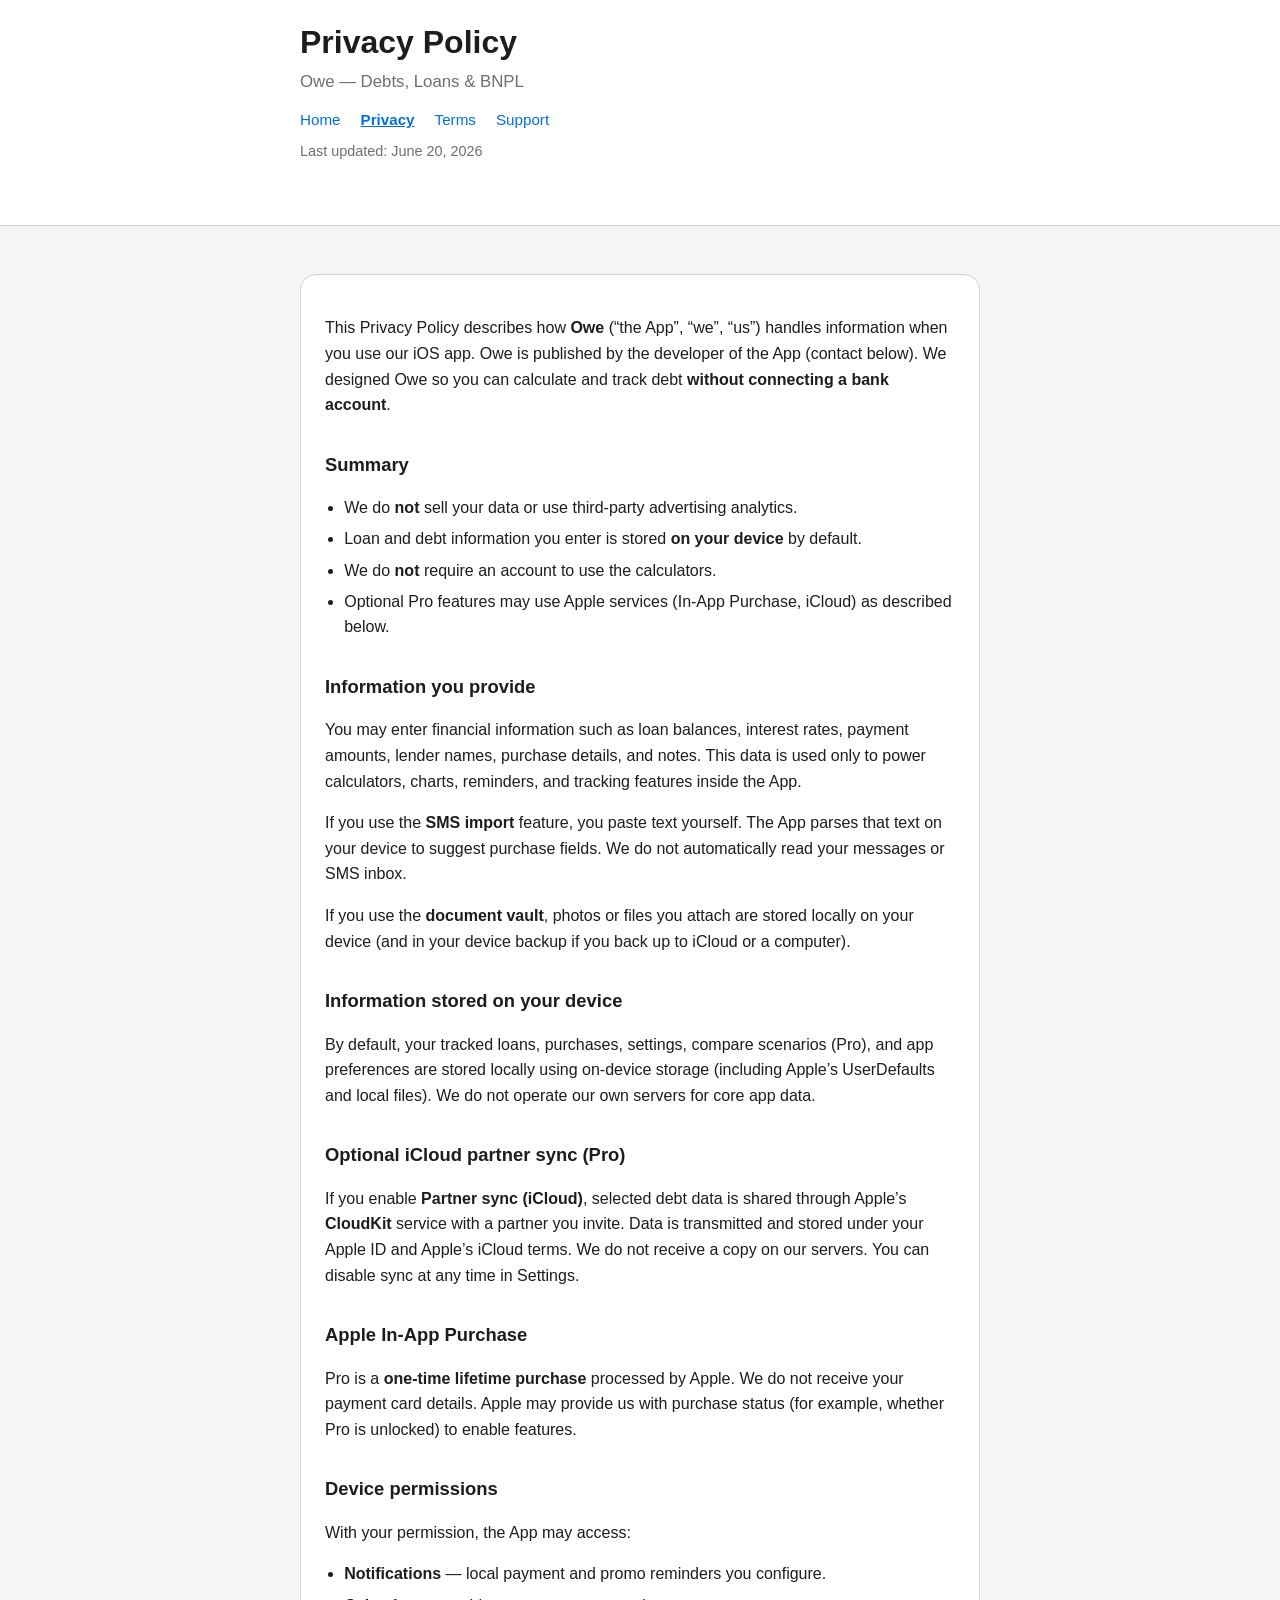
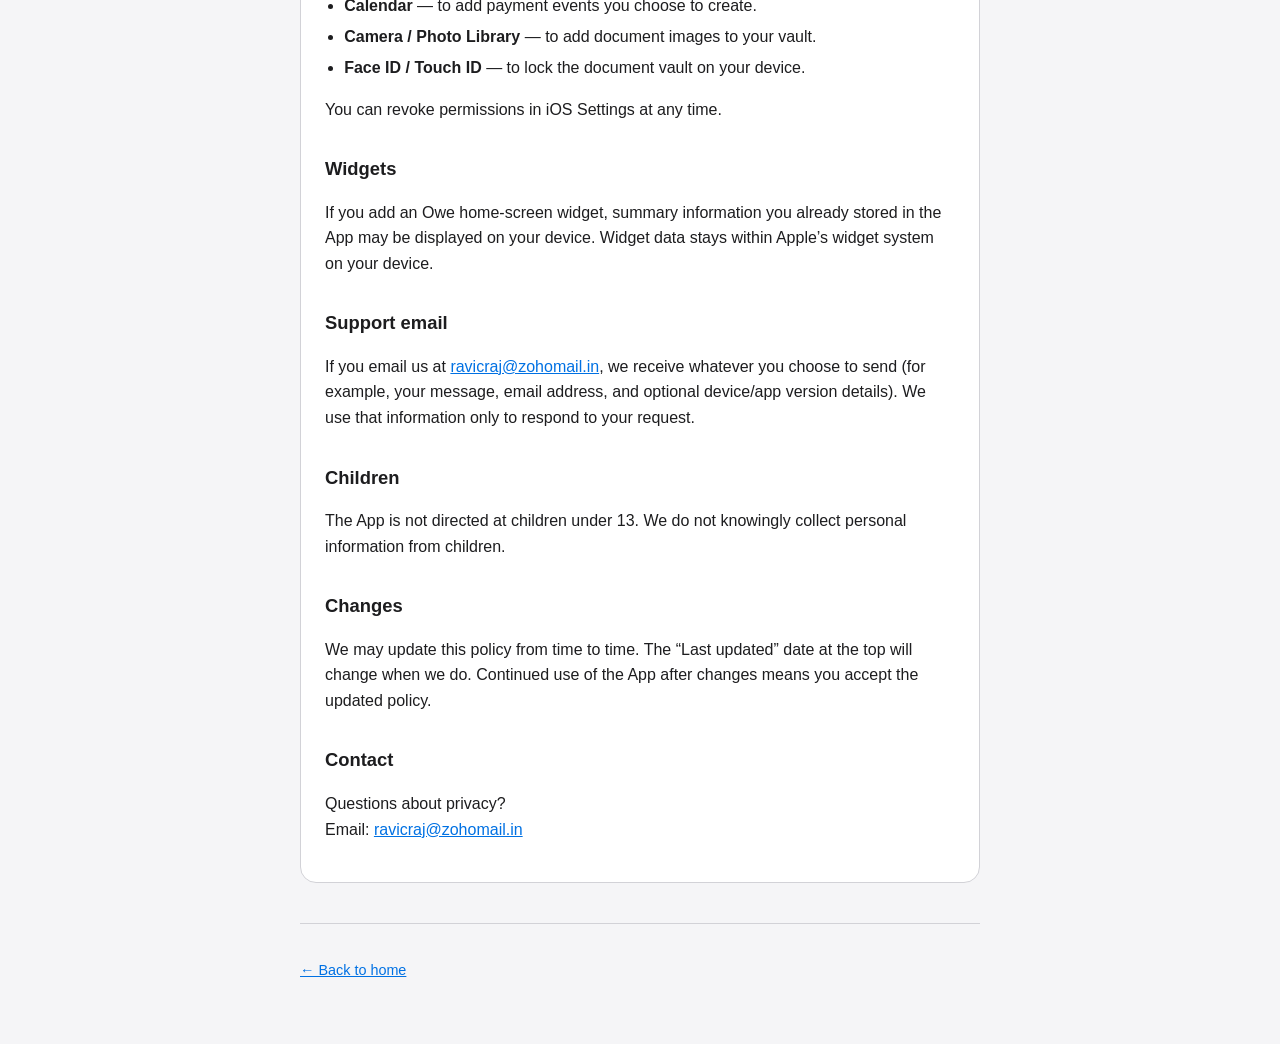
==== privacy.html @ 7f6ce3c7 "Initial commit" ====
<!DOCTYPE html>
<html lang="en">
  <head>
    <meta charset="utf-8" />
    <meta name="viewport" content="width=device-width, initial-scale=1" />
    <meta name="description" content="Privacy Policy for Owe — Debts, Loans &amp; BNPL." />
    <title>Privacy Policy — Owe</title>
    <link rel="stylesheet" href="styles.css" />
  </head>
  <body>
    <header>
      <div class="wrap">
        <h1>Privacy Policy</h1>
        <p class="lead">Owe — Debts, Loans &amp; BNPL</p>
        <nav>
          <a href="index.html">Home</a>
          <a href="privacy.html" aria-current="page">Privacy</a>
          <a href="terms.html">Terms</a>
          <a href="mailto:ravicraj@zohomail.in">Support</a>
        </nav>
        <p class="meta">Last updated: June 20, 2026</p>
      </div>
    </header>

    <main class="wrap legal">
      <div class="card">
        <p>
          This Privacy Policy describes how <strong>Owe</strong> (“the App”, “we”, “us”) handles information when you
          use our iOS app. Owe is published by the developer of the App (contact below). We designed Owe so you can
          calculate and track debt <strong>without connecting a bank account</strong>.
        </p>

        <h2>Summary</h2>
        <ul>
          <li>We do <strong>not</strong> sell your data or use third-party advertising analytics.</li>
          <li>Loan and debt information you enter is stored <strong>on your device</strong> by default.</li>
          <li>We do <strong>not</strong> require an account to use the calculators.</li>
          <li>Optional Pro features may use Apple services (In-App Purchase, iCloud) as described below.</li>
        </ul>

        <h2>Information you provide</h2>
        <p>You may enter financial information such as loan balances, interest rates, payment amounts, lender names,
          purchase details, and notes. This data is used only to power calculators, charts, reminders, and tracking
          features inside the App.</p>
        <p>
          If you use the <strong>SMS import</strong> feature, you paste text yourself. The App parses that text on your
          device to suggest purchase fields. We do not automatically read your messages or SMS inbox.
        </p>
        <p>
          If you use the <strong>document vault</strong>, photos or files you attach are stored locally on your device
          (and in your device backup if you back up to iCloud or a computer).
        </p>

        <h2>Information stored on your device</h2>
        <p>By default, your tracked loans, purchases, settings, compare scenarios (Pro), and app preferences are stored
          locally using on-device storage (including Apple’s UserDefaults and local files). We do not operate our own
          servers for core app data.</p>

        <h2>Optional iCloud partner sync (Pro)</h2>
        <p>
          If you enable <strong>Partner sync (iCloud)</strong>, selected debt data is shared through Apple’s
          <strong>CloudKit</strong> service with a partner you invite. Data is transmitted and stored under your Apple
          ID and Apple’s iCloud terms. We do not receive a copy on our servers. You can disable sync at any time in
          Settings.
        </p>

        <h2>Apple In-App Purchase</h2>
        <p>
          Pro is a <strong>one-time lifetime purchase</strong> processed by Apple. We do not receive your payment card
          details. Apple may provide us with purchase status (for example, whether Pro is unlocked) to enable features.
        </p>

        <h2>Device permissions</h2>
        <p>With your permission, the App may access:</p>
        <ul>
          <li><strong>Notifications</strong> — local payment and promo reminders you configure.</li>
          <li><strong>Calendar</strong> — to add payment events you choose to create.</li>
          <li><strong>Camera / Photo Library</strong> — to add document images to your vault.</li>
          <li><strong>Face ID / Touch ID</strong> — to lock the document vault on your device.</li>
        </ul>
        <p>You can revoke permissions in iOS Settings at any time.</p>

        <h2>Widgets</h2>
        <p>
          If you add an Owe home-screen widget, summary information you already stored in the App may be displayed on
          your device. Widget data stays within Apple’s widget system on your device.
        </p>

        <h2>Support email</h2>
        <p>
          If you email us at
          <a href="mailto:ravicraj@zohomail.in">ravicraj@zohomail.in</a>, we receive whatever you choose to send
          (for example, your message, email address, and optional device/app version details). We use that information
          only to respond to your request.
        </p>

        <h2>Children</h2>
        <p>The App is not directed at children under 13. We do not knowingly collect personal information from children.</p>

        <h2>Changes</h2>
        <p>We may update this policy from time to time. The “Last updated” date at the top will change when we do.
          Continued use of the App after changes means you accept the updated policy.</p>

        <h2>Contact</h2>
        <p>
          Questions about privacy?<br />
          Email: <a href="mailto:ravicraj@zohomail.in">ravicraj@zohomail.in</a>
        </p>
      </div>

      <footer>
        <p><a href="index.html">← Back to home</a></p>
      </footer>
    </main>
  </body>
</html>
---- styles.css ----
:root {
  color-scheme: light dark;
  --bg: #f5f5f7;
  --card: #ffffff;
  --text: #1d1d1f;
  --muted: #6e6e73;
  --accent: #0071e3;
  --border: #d2d2d7;
  --max: 720px;
}

@media (prefers-color-scheme: dark) {
  :root {
    --bg: #000000;
    --card: #1c1c1e;
    --text: #f5f5f7;
    --muted: #98989d;
    --accent: #0a84ff;
    --border: #38383a;
  }
}

* {
  box-sizing: border-box;
}

body {
  margin: 0;
  font-family: -apple-system, BlinkMacSystemFont, "Segoe UI", Roboto, Helvetica, Arial, sans-serif;
  line-height: 1.6;
  color: var(--text);
  background: var(--bg);
}

a {
  color: var(--accent);
}

header {
  border-bottom: 1px solid var(--border);
  background: var(--card);
}

.wrap {
  max-width: var(--max);
  margin: 0 auto;
  padding: 24px 20px 48px;
}

nav {
  display: flex;
  flex-wrap: wrap;
  gap: 12px 20px;
  margin-top: 12px;
  font-size: 0.95rem;
}

nav a {
  text-decoration: none;
}

nav a[aria-current="page"] {
  font-weight: 600;
  text-decoration: underline;
}

h1 {
  font-size: 2rem;
  line-height: 1.15;
  margin: 0 0 8px;
}

.lead {
  color: var(--muted);
  font-size: 1.05rem;
  margin: 0;
}

.card {
  background: var(--card);
  border: 1px solid var(--border);
  border-radius: 16px;
  padding: 24px;
  margin-top: 24px;
}

.card h2 {
  margin-top: 0;
  font-size: 1.25rem;
}

.card ul {
  padding-left: 1.2rem;
}

.card li + li {
  margin-top: 0.35rem;
}

.meta {
  color: var(--muted);
  font-size: 0.9rem;
  margin-top: 8px;
}

footer {
  margin-top: 40px;
  padding-top: 20px;
  border-top: 1px solid var(--border);
  color: var(--muted);
  font-size: 0.9rem;
}

.button {
  display: inline-block;
  margin-top: 12px;
  padding: 10px 16px;
  border-radius: 10px;
  background: var(--accent);
  color: #fff !important;
  text-decoration: none;
  font-weight: 600;
}

.legal h2 {
  font-size: 1.15rem;
  margin-top: 2rem;
  margin-bottom: 0.5rem;
}

.legal h2:first-child {
  margin-top: 0;
}

.legal p,
.legal li {
  color: var(--text);
}

.legal li {
  margin-bottom: 0.35rem;
}
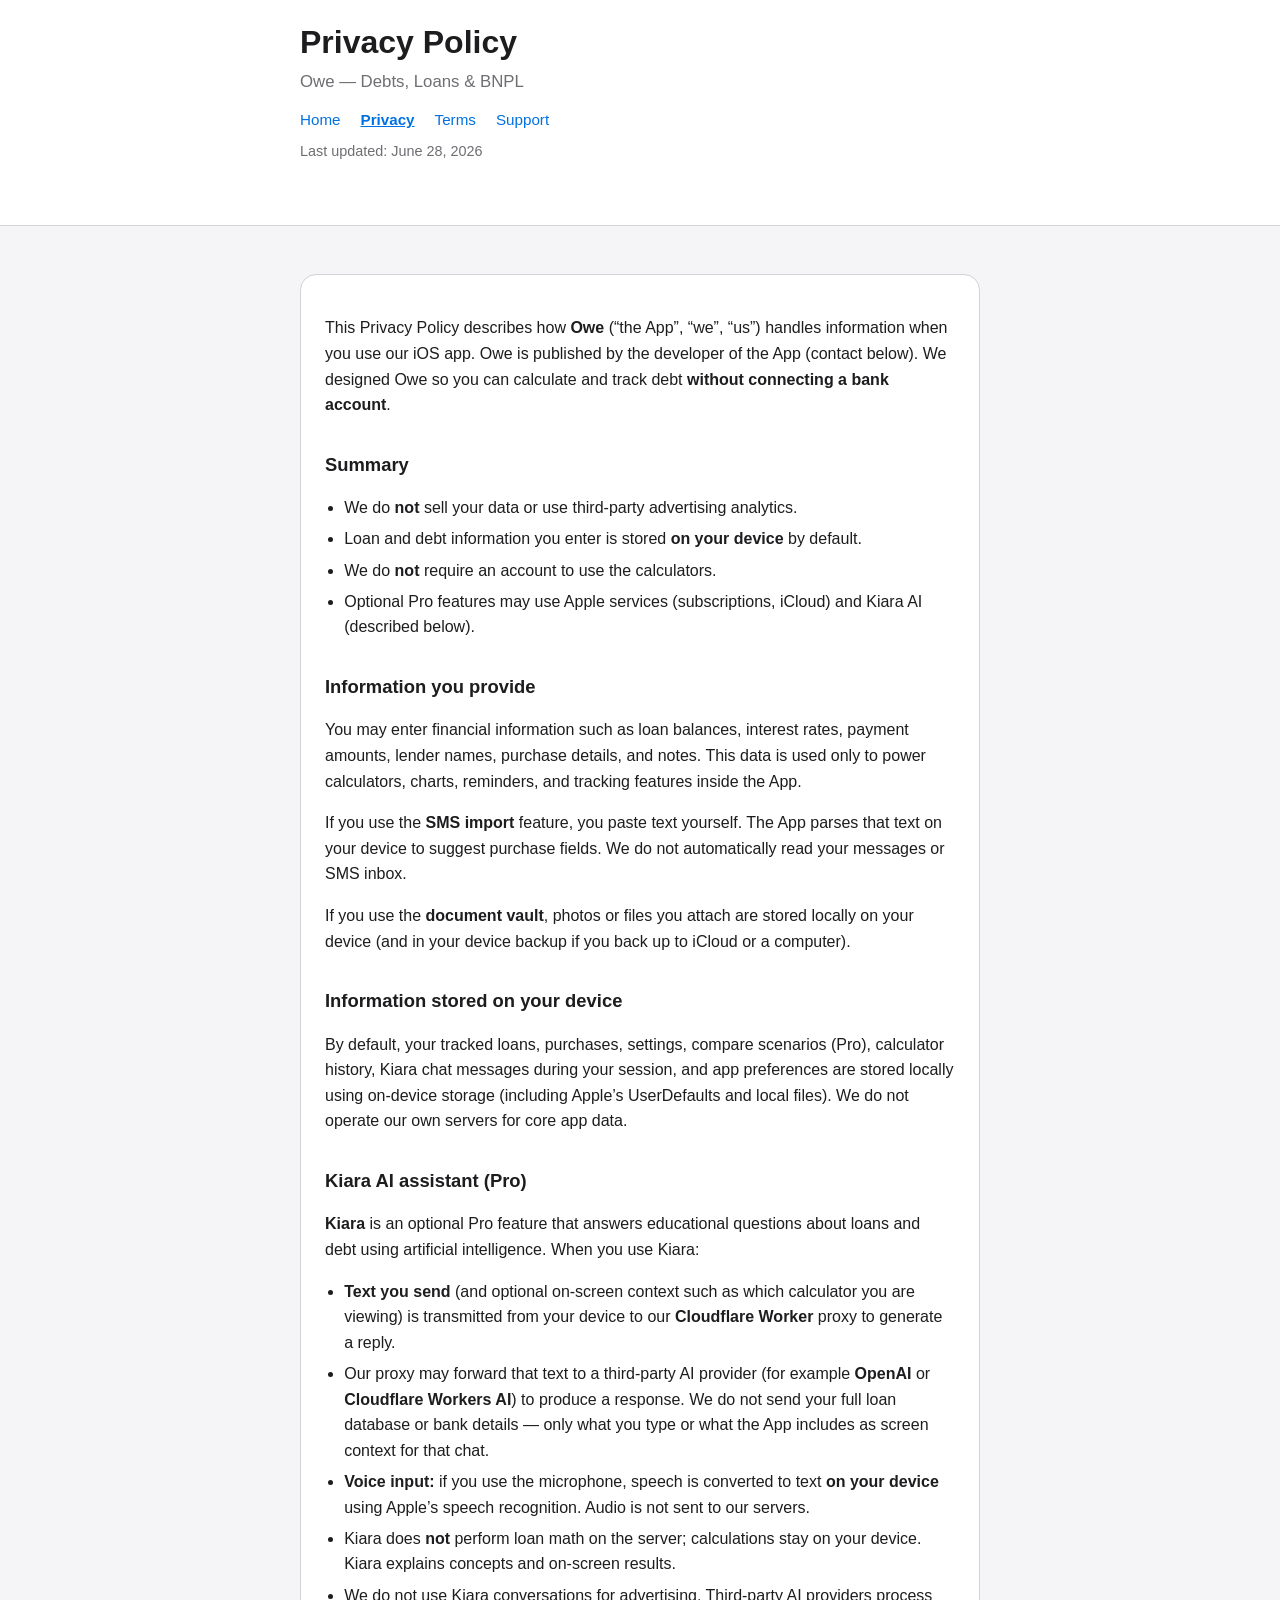
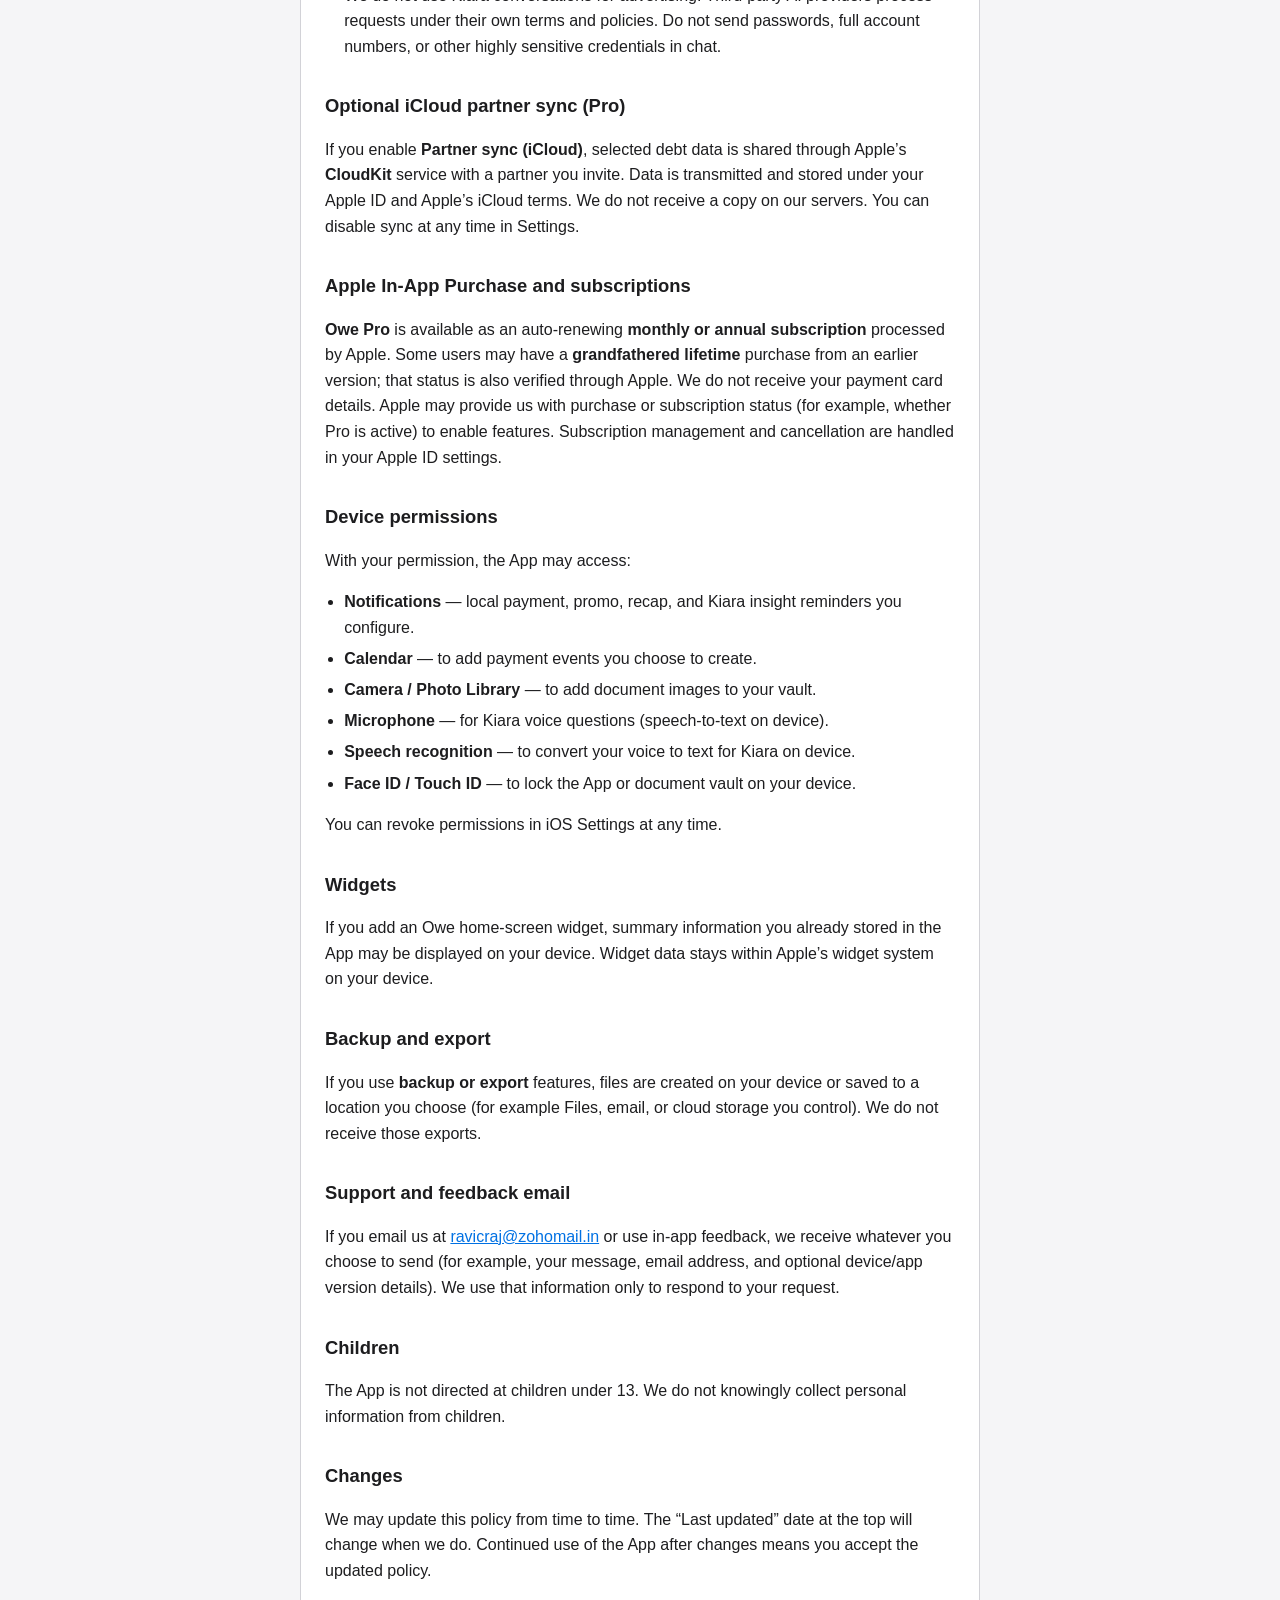
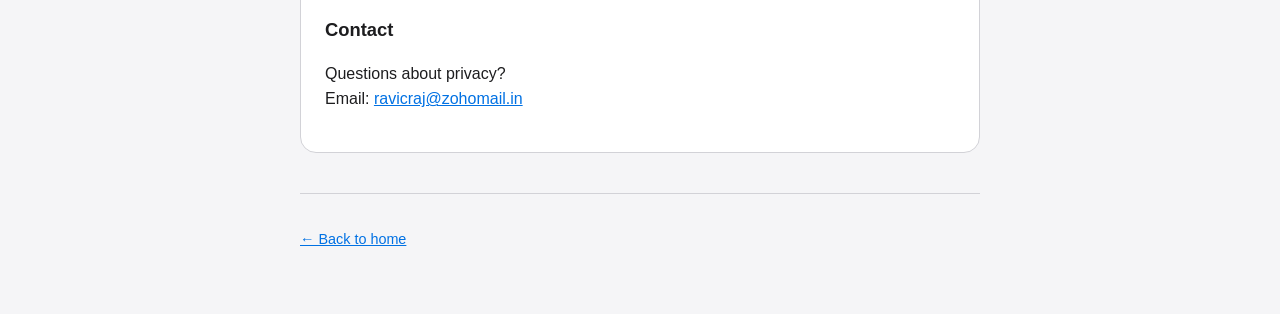
==== commit a10f37a3: "terms updated" ====
--- a/privacy.html
+++ b/privacy.html
@@ -5,6 +5,8 @@
     <meta name="viewport" content="width=device-width, initial-scale=1" />
     <meta name="description" content="Privacy Policy for Owe — Debts, Loans &amp; BNPL." />
     <title>Privacy Policy — Owe</title>
+    <link rel="icon" type="image/png" href="favicon.png" />
+    <link rel="apple-touch-icon" href="apple-touch-icon.png" />
     <link rel="stylesheet" href="styles.css" />
   </head>
   <body>
@@ -18,7 +20,7 @@
           <a href="terms.html">Terms</a>
           <a href="mailto:ravicraj@zohomail.in">Support</a>
         </nav>
-        <p class="meta">Last updated: June 20, 2026</p>
+        <p class="meta">Last updated: June 28, 2026</p>
       </div>
     </header>
 
@@ -35,7 +37,7 @@
           <li>We do <strong>not</strong> sell your data or use third-party advertising analytics.</li>
           <li>Loan and debt information you enter is stored <strong>on your device</strong> by default.</li>
           <li>We do <strong>not</strong> require an account to use the calculators.</li>
-          <li>Optional Pro features may use Apple services (In-App Purchase, iCloud) as described below.</li>
+          <li>Optional Pro features may use Apple services (subscriptions, iCloud) and Kiara AI (described below).</li>
         </ul>
 
         <h2>Information you provide</h2>
@@ -52,9 +54,39 @@
         </p>
 
         <h2>Information stored on your device</h2>
-        <p>By default, your tracked loans, purchases, settings, compare scenarios (Pro), and app preferences are stored
-          locally using on-device storage (including Apple’s UserDefaults and local files). We do not operate our own
-          servers for core app data.</p>
+        <p>By default, your tracked loans, purchases, settings, compare scenarios (Pro), calculator history, Kiara chat
+          messages during your session, and app preferences are stored locally using on-device storage (including Apple’s
+          UserDefaults and local files). We do not operate our own servers for core app data.</p>
+
+        <h2>Kiara AI assistant (Pro)</h2>
+        <p>
+          <strong>Kiara</strong> is an optional Pro feature that answers educational questions about loans and debt
+          using artificial intelligence. When you use Kiara:
+        </p>
+        <ul>
+          <li>
+            <strong>Text you send</strong> (and optional on-screen context such as which calculator you are viewing) is
+            transmitted from your device to our <strong>Cloudflare Worker</strong> proxy to generate a reply.
+          </li>
+          <li>
+            Our proxy may forward that text to a third-party AI provider (for example <strong>OpenAI</strong> or
+            <strong>Cloudflare Workers AI</strong>) to produce a response. We do not send your full loan database or
+            bank details — only what you type or what the App includes as screen context for that chat.
+          </li>
+          <li>
+            <strong>Voice input:</strong> if you use the microphone, speech is converted to text
+            <strong>on your device</strong> using Apple’s speech recognition. Audio is not sent to our servers.
+          </li>
+          <li>
+            Kiara does <strong>not</strong> perform loan math on the server; calculations stay on your device. Kiara
+            explains concepts and on-screen results.
+          </li>
+          <li>
+            We do not use Kiara conversations for advertising. Third-party AI providers process requests under their
+            own terms and policies. Do not send passwords, full account numbers, or other highly sensitive credentials
+            in chat.
+          </li>
+        </ul>
 
         <h2>Optional iCloud partner sync (Pro)</h2>
         <p>
@@ -64,19 +96,24 @@
           Settings.
         </p>
 
-        <h2>Apple In-App Purchase</h2>
+        <h2>Apple In-App Purchase and subscriptions</h2>
         <p>
-          Pro is a <strong>one-time lifetime purchase</strong> processed by Apple. We do not receive your payment card
-          details. Apple may provide us with purchase status (for example, whether Pro is unlocked) to enable features.
+          <strong>Owe Pro</strong> is available as an auto-renewing <strong>monthly or annual subscription</strong>
+          processed by Apple. Some users may have a <strong>grandfathered lifetime</strong> purchase from an earlier
+          version; that status is also verified through Apple. We do not receive your payment card details. Apple may
+          provide us with purchase or subscription status (for example, whether Pro is active) to enable features.
+          Subscription management and cancellation are handled in your Apple ID settings.
         </p>
 
         <h2>Device permissions</h2>
         <p>With your permission, the App may access:</p>
         <ul>
-          <li><strong>Notifications</strong> — local payment and promo reminders you configure.</li>
+          <li><strong>Notifications</strong> — local payment, promo, recap, and Kiara insight reminders you configure.</li>
           <li><strong>Calendar</strong> — to add payment events you choose to create.</li>
           <li><strong>Camera / Photo Library</strong> — to add document images to your vault.</li>
-          <li><strong>Face ID / Touch ID</strong> — to lock the document vault on your device.</li>
+          <li><strong>Microphone</strong> — for Kiara voice questions (speech-to-text on device).</li>
+          <li><strong>Speech recognition</strong> — to convert your voice to text for Kiara on device.</li>
+          <li><strong>Face ID / Touch ID</strong> — to lock the App or document vault on your device.</li>
         </ul>
         <p>You can revoke permissions in iOS Settings at any time.</p>
 
@@ -86,12 +123,18 @@
           your device. Widget data stays within Apple’s widget system on your device.
         </p>
 
-        <h2>Support email</h2>
+        <h2>Backup and export</h2>
+        <p>
+          If you use <strong>backup or export</strong> features, files are created on your device or saved to a location
+          you choose (for example Files, email, or cloud storage you control). We do not receive those exports.
+        </p>
+
+        <h2>Support and feedback email</h2>
         <p>
           If you email us at
-          <a href="mailto:ravicraj@zohomail.in">ravicraj@zohomail.in</a>, we receive whatever you choose to send
-          (for example, your message, email address, and optional device/app version details). We use that information
-          only to respond to your request.
+          <a href="mailto:ravicraj@zohomail.in">ravicraj@zohomail.in</a> or use in-app feedback, we receive whatever
+          you choose to send (for example, your message, email address, and optional device/app version details). We
+          use that information only to respond to your request.
         </p>
 
         <h2>Children</h2>
